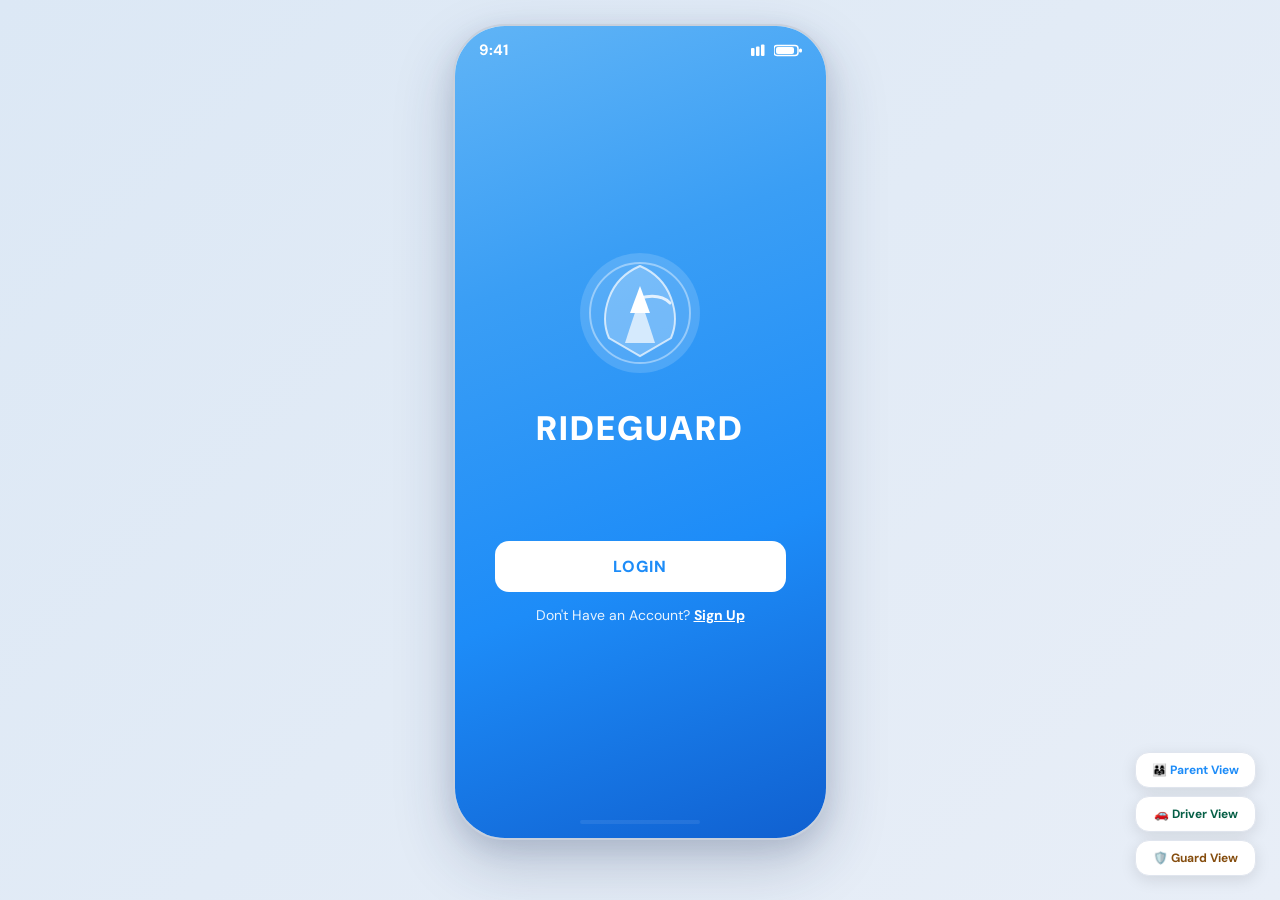
==== guard/index.html @ 62f0c9ad "Add files via upload" ====
<!DOCTYPE html>
<html lang="en">
<head>
  <meta charset="UTF-8">
  <meta name="viewport" content="width=device-width, initial-scale=1.0, maximum-scale=1.0">
  <title>RideGuard - Guard View</title>
  <link rel="preconnect" href="https://fonts.googleapis.com">
  <link href="https://fonts.googleapis.com/css2?family=DM+Sans:wght@400;500;600;700;800;900&family=DM+Mono:wght@500&display=swap" rel="stylesheet">
  <link rel="stylesheet" href="../shared/css/styles.css">
</head>
<body>
<div id="phone">

<!-- ═══════════════════════════════════════════════════════════
     SCREEN 23: GUARD LANDING
═══════════════════════════════════════════════════════════ -->
<div class="screen active" id="s-guard-landing" style="background:var(--blue-grad)">
  <div class="status-bar"><span class="status-time w">9:41</span><div class="status-icons"><svg class="sb-icon" viewBox="0 0 18 12"><rect x="0" y="4" width="3.5" height="8" rx="1" fill="#fff"/><rect x="5" y="2.5" width="3.5" height="9.5" rx="1" fill="#fff"/><rect x="10" y="0.5" width="3.5" height="11.5" rx="1" fill="#fff"/></svg><svg width="28" height="13" viewBox="0 0 28 13"><rect x="0" y="1.5" width="24" height="10" rx="3" stroke="#fff" stroke-width="1.5" fill="none"/><rect x="25" y="4.5" width="3" height="4" rx="1.5" fill="#fff"/><rect x="2" y="3" width="18" height="7" rx="2" fill="#fff"/></svg></div></div>
  <div style="flex:1;display:flex;flex-direction:column;align-items:center;justify-content:center;padding:0 40px">
    <svg width="130" height="130" viewBox="0 0 130 130" style="margin-bottom:28px" class="pulse">
      <circle cx="65" cy="65" r="60" fill="rgba(255,255,255,0.15)"/>
      <ellipse cx="65" cy="65" rx="50" ry="50" fill="none" stroke="rgba(255,255,255,0.4)" stroke-width="2"/>
      <path d="M65 18 Q88 28 96 50 Q104 72 96 90 L65 108 L34 90 Q26 72 34 50 Q42 28 65 18Z" fill="rgba(255,255,255,0.2)" stroke="rgba(255,255,255,0.7)" stroke-width="2"/>
      <path d="M50 95 Q58 70 65 50 Q72 70 80 95" fill="rgba(255,255,255,0.7)"/>
      <path d="M55 65 L65 38 L75 65" fill="white"/>
      <path d="M65 50 Q85 45 95 55" fill="none" stroke="rgba(255,255,255,0.8)" stroke-width="3" stroke-linecap="round"/>
    </svg>
    <div style="font-size:34px;font-weight:900;color:#fff;letter-spacing:2px;margin-bottom:90px">RIDEGUARD</div>
    <div style="width:100%;display:flex;flex-direction:column;gap:14px">
      <button class="btn" style="background:#fff;color:var(--blue2);font-size:16px;font-weight:800;letter-spacing:1px" onclick="go('s-guard-dash')">LOGIN</button>
      <p style="text-align:center;color:rgba(255,255,255,0.9);font-size:14px">Don't Have an Account? <span style="text-decoration:underline;font-weight:700;cursor:pointer;color:#fff">Sign Up</span></p>
    </div>
  </div>
  <div class="home-bar" style="background:transparent"><div class="home-indicator" style="background:rgba(255,255,255,0.5)"></div></div>
</div>
<!-- ═══════════════════════════════════════════════════════════
     SCREEN 24: GUARD DASHBOARD / GATE SCANNING
═══════════════════════════════════════════════════════════ -->
<div class="screen" id="s-guard-dash">
  <div class="status-bar white"><span class="status-time">9:41</span><div class="status-icons"></div></div>
  <div class="app-header"><svg width="28" height="28" viewBox="0 0 100 100"><circle cx="50" cy="50" r="48" fill="#dbeafe"/><path d="M37 52 L50 24 L63 52" fill="#2196F3"/></svg><span class="app-name">RIDEGUARD</span></div>
  <div class="scroll-content" style="padding:0 14px">
    <!-- Phase selector -->
    <div class="card card-shadow" style="margin-bottom:12px">
      <div style="font-size:14px;font-weight:700;margin-bottom:12px">Trip Phase</div>
      <div style="display:flex;gap:10px" id="phaseRow">
        <div class="phase-card selected" onclick="selectPhase(this)">
          <svg width="28" height="28" viewBox="0 0 24 24" fill="none"><rect x="2" y="7" width="20" height="14" rx="2" stroke="var(--blue2)" stroke-width="1.8"/><path d="M16 7V5a2 2 0 00-2-2h-4a2 2 0 00-2 2v2" stroke="var(--blue2)" stroke-width="1.8"/><line x1="8" y1="12" x2="16" y2="12" stroke="var(--blue2)" stroke-width="1.5"/></svg>
          <div class="phase-label">School to Home</div>
          <div class="phase-sub">Scan at gate</div>
        </div>
        <div class="phase-card" onclick="selectPhase(this)">
          <svg width="28" height="28" viewBox="0 0 24 24" fill="none"><path d="M3 9l9-7 9 7v11a2 2 0 01-2 2H5a2 2 0 01-2-2z" stroke="#888" stroke-width="1.8"/><polyline points="9 22 9 12 15 12 15 22" stroke="#888" stroke-width="1.8"/></svg>
          <div class="phase-label" style="color:#666">Home to School</div>
          <div class="phase-sub">Scan upon arrival</div>
        </div>
      </div>
    </div>

    <!-- QR Scanner -->
    <div class="card card-shadow" style="margin-bottom:12px">
      <div style="font-size:14px;font-weight:700;margin-bottom:8px">Scan Student QR at Gate</div>
      <div class="qr-view" style="margin-bottom:12px">
        <div class="qr-corner qr-tl"></div><div class="qr-corner qr-tr"></div><div class="qr-corner qr-bl"></div><div class="qr-corner qr-br"></div>
        <svg width="100" height="100" viewBox="0 0 100 100">
          <rect x="5" y="5" width="38" height="38" rx="4" fill="none" stroke="rgba(255,255,255,0.4)" stroke-width="2.5"/>
          <rect x="13" y="13" width="22" height="22" rx="2" fill="rgba(255,255,255,0.4)"/>
          <rect x="57" y="5" width="38" height="38" rx="4" fill="none" stroke="rgba(255,255,255,0.4)" stroke-width="2.5"/>
          <rect x="65" y="13" width="22" height="22" rx="2" fill="rgba(255,255,255,0.4)"/>
          <rect x="5" y="57" width="38" height="38" rx="4" fill="none" stroke="rgba(255,255,255,0.4)" stroke-width="2.5"/>
          <rect x="13" y="65" width="22" height="22" rx="2" fill="rgba(255,255,255,0.4)"/>
          <rect x="57" y="57" width="10" height="10" rx="2" fill="rgba(255,255,255,0.35)"/>
          <rect x="72" y="57" width="10" height="10" rx="2" fill="rgba(255,255,255,0.35)"/>
          <rect x="57" y="72" width="10" height="10" rx="2" fill="rgba(255,255,255,0.35)"/>
          <rect x="72" y="72" width="23" height="10" rx="2" fill="rgba(255,255,255,0.35)"/>
        </svg>
      </div>
      <button class="btn btn-blue" onclick="go('s-guard-scans')">Scan QR Code</button>
    </div>
  </div>

  <div class="nav-bar">
    <div class="nav-item" onclick="go('s-guard-dash')">
      <svg width="22" height="22" viewBox="0 0 24 24" fill="none"><path d="M3 9l9-7 9 7v11a2 2 0 01-2 2H5a2 2 0 01-2-2z" stroke="var(--blue2)" stroke-width="2"/><polyline points="9 22 9 12 15 12 15 22" stroke="var(--blue2)" stroke-width="2"/></svg>
      <span class="nav-label active">Home</span>
    </div>
    <div class="nav-item" onclick="go('s-guard-scans')">
      <svg width="22" height="22" viewBox="0 0 24 24" fill="none"><path d="M18 8A6 6 0 006 8c0 7-3 9-3 9h18s-3-2-3-9" stroke="#999" stroke-width="2"/><path d="M13.73 21a2 2 0 01-3.46 0" stroke="#999" stroke-width="2"/></svg>
      <span class="nav-label">Scans</span>
    </div>
    <div class="nav-item">
      <svg width="22" height="22" viewBox="0 0 24 24" fill="none"><path d="M20 21v-2a4 4 0 00-4-4H8a4 4 0 00-4 4v2" stroke="#999" stroke-width="2"/><circle cx="12" cy="7" r="4" stroke="#999" stroke-width="2"/></svg>
      <span class="nav-label">Profile</span>
    </div>
  </div>
  <div class="home-bar"><div class="home-indicator"></div></div>
</div>
<!-- ═══════════════════════════════════════════════════════════
     SCREEN 25: GUARD RECENT SCANS
═══════════════════════════════════════════════════════════ -->
<div class="screen" id="s-guard-scans">
  <div class="status-bar white"><span class="status-time">9:41</span><div class="status-icons"></div></div>
  <div class="app-header"><svg width="28" height="28" viewBox="0 0 100 100"><circle cx="50" cy="50" r="48" fill="#dbeafe"/><path d="M37 52 L50 24 L63 52" fill="#2196F3"/></svg><span class="app-name">RIDEGUARD</span></div>
  <div class="scroll-content" style="padding:14px">
    <div class="card card-shadow" style="margin-bottom:12px">
      <div style="font-size:14px;font-weight:700;margin-bottom:14px">Recent Scans</div>
      <div id="guardScanList"><div class="rg-muted-state">Loading scans...</div></div>
    </div>
    <div class="info-box" style="background:#eff8ff">
      <svg width="16" height="16" viewBox="0 0 24 24" fill="none" style="flex-shrink:0;margin-top:2px"><circle cx="12" cy="12" r="10" stroke="var(--blue2)" stroke-width="2"/><line x1="12" y1="8" x2="12" y2="12" stroke="var(--blue2)" stroke-width="2"/><line x1="12" y1="16" x2="12.01" y2="16" stroke="var(--blue2)" stroke-width="2.5" stroke-linecap="round"/></svg>
      <p style="font-size:13px;color:var(--blue2)">When you scan a student QR code, parents will be notified that their child is ready for pickup.</p>
    </div>
  </div>

  <div class="nav-bar">
    <div class="nav-item" onclick="go('s-guard-dash')">
      <svg width="22" height="22" viewBox="0 0 24 24" fill="none"><path d="M3 9l9-7 9 7v11a2 2 0 01-2 2H5a2 2 0 01-2-2z" stroke="#999" stroke-width="2"/><polyline points="9 22 9 12 15 12 15 22" stroke="#999" stroke-width="2"/></svg>
      <span class="nav-label">Home</span>
    </div>
    <div class="nav-item" onclick="go('s-guard-scans')">
      <svg width="22" height="22" viewBox="0 0 24 24" fill="none"><path d="M18 8A6 6 0 006 8c0 7-3 9-3 9h18s-3-2-3-9" stroke="var(--blue2)" stroke-width="2"/><path d="M13.73 21a2 2 0 01-3.46 0" stroke="var(--blue2)" stroke-width="2"/></svg>
      <span class="nav-label active">Scans</span>
    </div>
    <div class="nav-item">
      <svg width="22" height="22" viewBox="0 0 24 24" fill="none"><path d="M20 21v-2a4 4 0 00-4-4H8a4 4 0 00-4 4v2" stroke="#999" stroke-width="2"/><circle cx="12" cy="7" r="4" stroke="#999" stroke-width="2"/></svg>
      <span class="nav-label">Profile</span>
    </div>
  </div>
  <div class="home-bar"><div class="home-indicator"></div></div>
</div>

</div><!-- /phone -->

<!-- ROLE SWITCHER -->
<div id="role-switcher">
  <button class="role-btn parent" onclick="location.href='../parent/index.html'">👨‍👩‍👧 Parent View</button>
  <button class="role-btn driver" onclick="location.href='../driver/index.html'">🚗 Driver View</button>
  <button class="role-btn guard" onclick="location.href='../guard/index.html'">🛡️ Guard View</button>
</div>
<script src="../shared/js/app.js"></script>
</body>
</html>
---- shared/css/styles.css ----
*{margin:0;padding:0;box-sizing:border-box;-webkit-tap-highlight-color:transparent}
  :root{
    --blue:#1a9fd4;--blue2:#1d8cf8;--blue-dark:#1060d0;--blue-light:#e8f3ff;
    --green:#22c55e;--green-light:#dcfce7;
    --purple:#7c3aed;--purple-light:#f3f0ff;
    --red:#ef4444;--gray:#888;--gray2:#f7f8fa;--gray3:#e0e0e0;
    --text:#111827;--text2:#4b5563;--text3:#9ca3af;
    --card-bg:#fff;--border:#eaecf0;
    --blue-grad:linear-gradient(160deg,#60b4f6 0%,#3a9ef5 30%,#1d8cf8 65%,#1060d0 100%);
    --shadow-sm:0 1px 3px rgba(0,0,0,.08),0 1px 2px rgba(0,0,0,.04);
    --shadow-md:0 4px 12px rgba(0,0,0,.1),0 1px 4px rgba(0,0,0,.05);
  }
  body{background:linear-gradient(135deg,#dce8f5 0%,#e8eef7 100%);display:flex;justify-content:center;align-items:flex-start;min-height:100vh;padding:24px;font-family:'DM Sans','Helvetica Neue',Arial,sans-serif}
  #phone{width:375px;background:#fff;border-radius:52px;border:2px solid #c8d0dc;box-shadow:0 24px 60px rgba(30,50,90,0.22),0 8px 24px rgba(30,50,90,0.12),inset 0 1px 0 rgba(255,255,255,0.9);overflow:hidden;position:relative;min-height:812px}
  .screen{display:none;flex-direction:column;min-height:812px;position:relative;overflow-y:auto;overflow-x:hidden}
  .screen.active{display:flex}

  /* STATUS BAR */
  .status-bar{display:flex;justify-content:space-between;align-items:center;padding:14px 24px 0;background:transparent;flex-shrink:0}
  .status-bar.white{background:#fff}
  .status-bar.blue{background:transparent}
  .status-time{font-size:15px;font-weight:700;color:#111}
  .status-time.w{color:#fff}
  .status-icons{display:flex;gap:5px;align-items:center}
  .sb-icon{width:18px;height:12px}

  /* NAV BAR */
  .nav-bar{display:flex;justify-content:space-around;align-items:center;border-top:1px solid #f0f2f5;padding:10px 0 20px;background:#fff;flex-shrink:0;margin-top:auto;backdrop-filter:blur(8px)}
  .nav-item{display:flex;flex-direction:column;align-items:center;gap:3px;cursor:pointer;flex:1;padding:4px 0;border-radius:10px;transition:background .15s}
  .nav-item:active{background:#f0f5ff}
  .nav-label{font-size:10.5px;color:#9ca3af;font-weight:600;letter-spacing:.2px}
  .nav-label.active{color:var(--blue2)}
  .home-bar{display:flex;justify-content:center;padding:8px 0 14px;background:#fff}
  .home-indicator{width:120px;height:4px;background:#1a1a2e;border-radius:2px;opacity:.15}

  /* HEADER */
  .app-header{display:flex;align-items:center;gap:10px;padding:10px 18px 8px;background:#fff;flex-shrink:0;border-bottom:1px solid #f5f6f8}
  .logo-mark{width:32px;height:32px}
  .app-name{font-size:19px;font-weight:900;color:var(--blue2);letter-spacing:1px}
  .back-btn{font-size:14px;color:var(--blue2);font-weight:600;cursor:pointer;padding:8px 18px;display:flex;align-items:center;gap:4px}

  /* CARDS */
  .card{background:#fff;border:1px solid var(--border);border-radius:16px;padding:16px}
  .card-shadow{box-shadow:var(--shadow-sm)}
  .card-shadow:hover{box-shadow:var(--shadow-md);transition:box-shadow .2s}

  /* BUTTONS */
  .btn{width:100%;padding:15px;border-radius:14px;font-size:15px;font-weight:700;border:none;cursor:pointer;letter-spacing:0.1px;transition:all .15s;font-family:inherit}
  .btn:active{transform:scale(.98);opacity:.9}
  .btn-blue{background:var(--blue2);color:#fff;box-shadow:0 2px 8px rgba(29,140,248,0.3)}
  .btn-blue:hover{background:var(--blue-dark)}
  .btn-green{background:var(--green);color:#fff;box-shadow:0 2px 8px rgba(34,197,94,0.3)}
  .btn-white{background:#fff;color:var(--blue2);border:2px solid var(--blue2)}
  .btn-outline{background:#fff;color:#374151;border:1.5px solid var(--border)}

  /* INPUTS */
  .input-field{width:100%;padding:14px 16px;border:1.5px solid #e0e4ea;border-radius:13px;font-size:15px;color:var(--text);background:#fafbfc;outline:none;font-family:inherit;transition:border-color .15s,box-shadow .15s}
  .input-field::placeholder{color:#bfc5d0}
  .input-field:focus{border-color:var(--blue2);background:#fff;box-shadow:0 0 0 3px rgba(29,140,248,0.1)}
  .input-label{font-size:13px;color:var(--text2);font-weight:600;margin-bottom:6px;display:block;letter-spacing:.1px}

  /* BADGE */
  .badge{font-size:11px;font-weight:700;padding:4px 10px;border-radius:20px;letter-spacing:.2px}
  .badge-blue{background:#dbeafe;color:#1d4ed8}
  .badge-green{background:#dcfce7;color:#15803d}
  .badge-yellow{background:#fef9c3;color:#854d0e}
  .badge-active{background:#dcfce7;color:#15803d}

  /* STEP BAR */
  .step-bar{display:flex;gap:8px;padding:0 18px;margin:8px 0 16px}
  .step-seg{height:4px;flex:1;border-radius:2px;background:#e0e0e0}
  .step-seg.done{background:var(--blue2)}

  /* SCROLLABLE CONTENT */
  .scroll-content{flex:1;overflow-y:auto;padding-bottom:8px}

  /* MAP PLACEHOLDER */
  .map-area{height:200px;background:#e8f0f7;position:relative;overflow:hidden;flex-shrink:0}
  .map-roads{position:absolute;inset:0}
  .leaflet-map{height:200px;width:100%;z-index:1}
  .rg-muted-state{border:1px dashed var(--border);border-radius:12px;padding:16px;text-align:center;color:var(--text2);font-size:13px;background:#fafbfc}
  .rg-child-list{display:flex;flex-direction:column;gap:10px;margin-bottom:14px}
  .rg-child-row{border:1px solid var(--border);border-radius:12px;padding:12px;display:flex;justify-content:space-between;gap:10px;align-items:center;background:#fff}
  .rg-child-row.active{border-color:var(--blue2);background:#f0f8ff}
  .rg-small-btn{border:1px solid var(--border);background:#fff;border-radius:9px;padding:7px 10px;font-size:12px;font-weight:700;color:var(--blue2);font-family:inherit;cursor:pointer}
  .rg-form-grid{display:flex;flex-direction:column;gap:10px}

  /* DIVIDER */
  .divider{height:1px;background:#f0f0f0;margin:0 18px}

  /* OTP BOXES */
  .otp-wrap{display:flex;justify-content:center;gap:12px;margin:20px 0}
  .otp-box{width:64px;height:64px;border:2px solid #ccc;border-radius:12px;font-size:24px;font-weight:700;text-align:center;outline:none}
  .otp-box:focus{border-color:var(--blue2)}

  /* QR SCANNER */
  .qr-view{background:#0f172a;border-radius:10px;padding:18px;display:flex;align-items:center;justify-content:center;position:relative;height:200px}
  .qr-corner{position:absolute;width:40px;height:40px;border:3px solid rgba(255,255,255,0.5)}
  .qr-tl{top:10px;left:10px;border-right:none;border-bottom:none;border-radius:4px 0 0 0}
  .qr-tr{top:10px;right:10px;border-left:none;border-bottom:none;border-radius:0 4px 0 0}
  .qr-bl{bottom:10px;left:10px;border-right:none;border-top:none;border-radius:0 0 0 4px}
  .qr-br{bottom:10px;right:10px;border-left:none;border-top:none;border-radius:0 0 4px 0}

  /* STAR RATING */
  .stars{display:flex;gap:8px;justify-content:center;margin:12px 0}
  .star{font-size:32px;color:#e0e0e0;cursor:pointer;transition:color .1s}
  .star.lit{color:#f59e0b}

  /* TOGGLE SWITCH */
  .toggle-wrap{display:flex;align-items:center;justify-content:space-between}
  .toggle{width:50px;height:28px;border-radius:14px;background:var(--green);position:relative;cursor:pointer;flex-shrink:0}
  .toggle-thumb{position:absolute;right:3px;top:3px;width:22px;height:22px;border-radius:50%;background:#fff;transition:right .2s}
  .toggle.off{background:#ccc}
  .toggle.off .toggle-thumb{right:unset;left:3px}

  /* ANIMATIONS */
  @keyframes fadeIn{from{opacity:0;transform:translateY(8px)}to{opacity:1;transform:translateY(0)}}
  .screen.active>*{animation:fadeIn .25s ease forwards}
  @keyframes pulse{0%,100%{transform:scale(1)}50%{transform:scale(1.05)}}
  .pulse{animation:pulse 2s infinite}

  /* TRIP PHASE CARDS */
  .phase-card{flex:1;border:2px solid var(--border);border-radius:12px;padding:14px 10px;text-align:center;cursor:pointer;transition:all .15s}
  .phase-card.selected{border-color:var(--blue2);background:#f0f8ff}
  .phase-card.selected .phase-label{color:var(--blue2)}
  .phase-label{font-size:12px;font-weight:700;color:#555;line-height:1.3;margin-top:6px}
  .phase-sub{font-size:10px;color:#999;margin-top:3px}

  /* DRIVER CARD */
  .driver-card{background:#fff;border:1px solid var(--border);border-radius:14px;padding:14px;margin-bottom:10px}
  .driver-avatar{width:44px;height:44px;border-radius:50%;background:#e0e8ff;display:flex;align-items:center;justify-content:center;font-size:16px;font-weight:700;color:var(--blue2);flex-shrink:0}

  /* SUCCESS CIRCLE */
  .success-circle{width:120px;height:120px;border-radius:50%;background:#dcfce7;display:flex;align-items:center;justify-content:center;margin:0 auto 24px}
  .error-circle{width:120px;height:120px;border-radius:50%;background:#fee2e2;display:flex;align-items:center;justify-content:center;margin:0 auto 24px}
  .check-circle{width:120px;height:120px;border-radius:50%;background:#dbeafe;display:flex;align-items:center;justify-content:center;margin:0 auto 24px}

  /* ALERT BOX */
  .info-box{background:#eff8ff;border:1px solid #cce4ff;border-radius:12px;padding:12px 14px;display:flex;gap:10px;align-items:flex-start}
  .info-box.green{background:#f0fdf4;border-color:#bbf7d0}

  /* SCAN ITEM */
  .scan-item{background:#f0fdf4;border:1px solid #bbf7d0;border-radius:12px;padding:12px;display:flex;align-items:center;gap:10px;margin-bottom:10px}

  /* ROLE SWITCHER */
  #role-switcher{position:fixed;bottom:24px;right:24px;display:flex;flex-direction:column;gap:8px;z-index:100}
  .role-btn{background:#fff;border:1.5px solid #e0e5ee;border-radius:14px;padding:9px 16px;font-size:12px;font-weight:700;cursor:pointer;box-shadow:0 4px 16px rgba(0,0,0,0.1);transition:all .15s;font-family:'DM Sans',sans-serif;white-space:nowrap}
  .role-btn:hover{box-shadow:0 6px 20px rgba(0,0,0,0.15);transform:translateY(-1px)}
  .role-btn.parent{color:var(--blue2)}
  .role-btn.driver{color:#065f46}
  .role-btn.guard{color:#854d0e}
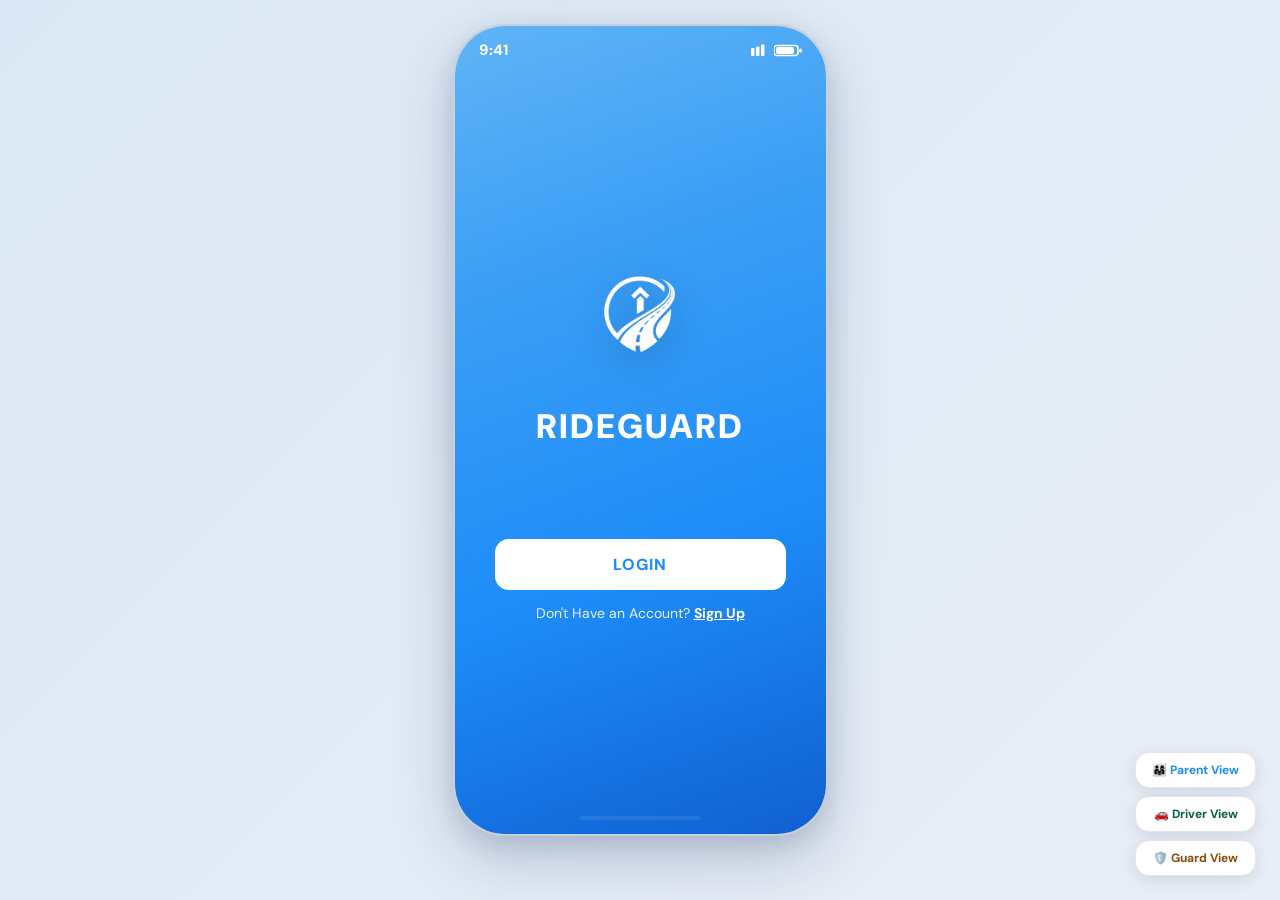
==== commit e7f2f98a: "Humana" ====
--- a/guard/index.html
+++ b/guard/index.html
@@ -27,7 +27,7 @@
     </svg>
     <div style="font-size:34px;font-weight:900;color:#fff;letter-spacing:2px;margin-bottom:90px">RIDEGUARD</div>
     <div style="width:100%;display:flex;flex-direction:column;gap:14px">
-      <button class="btn" style="background:#fff;color:var(--blue2);font-size:16px;font-weight:800;letter-spacing:1px" onclick="go('s-guard-dash')">LOGIN</button>
+      <button class="btn" style="background:#fff;color:var(--blue2);font-size:16px;font-weight:800;letter-spacing:1px" onclick="guardLogin()">LOGIN</button>
       <p style="text-align:center;color:rgba(255,255,255,0.9);font-size:14px">Don't Have an Account? <span style="text-decoration:underline;font-weight:700;cursor:pointer;color:#fff">Sign Up</span></p>
     </div>
   </div>
@@ -75,20 +75,20 @@
           <rect x="72" y="72" width="23" height="10" rx="2" fill="rgba(255,255,255,0.35)"/>
         </svg>
       </div>
-      <button class="btn btn-blue" onclick="go('s-guard-scans')">Scan QR Code</button>
+      <button class="btn btn-blue" onclick="doGuardScan()">Scan QR Code</button>
     </div>
   </div>
 
   <div class="nav-bar">
     <div class="nav-item" onclick="go('s-guard-dash')">
       <svg width="22" height="22" viewBox="0 0 24 24" fill="none"><path d="M3 9l9-7 9 7v11a2 2 0 01-2 2H5a2 2 0 01-2-2z" stroke="var(--blue2)" stroke-width="2"/><polyline points="9 22 9 12 15 12 15 22" stroke="var(--blue2)" stroke-width="2"/></svg>
-      <span class="nav-label active">Home</span>
+      <span class="nav-label active">Scan</span>
     </div>
-    <div class="nav-item" onclick="go('s-guard-scans')">
-      <svg width="22" height="22" viewBox="0 0 24 24" fill="none"><path d="M18 8A6 6 0 006 8c0 7-3 9-3 9h18s-3-2-3-9" stroke="#999" stroke-width="2"/><path d="M13.73 21a2 2 0 01-3.46 0" stroke="#999" stroke-width="2"/></svg>
-      <span class="nav-label">Scans</span>
+    <div class="nav-item" onclick="go('s-guard-history')">
+      <svg width="22" height="22" viewBox="0 0 24 24" fill="none"><path d="M3 13h7v8H3z" stroke="#999" stroke-width="1.6"/><path d="M14 3h7v18h-7z" stroke="#999" stroke-width="1.6"/></svg>
+      <span class="nav-label">Trip History</span>
     </div>
-    <div class="nav-item">
+    <div class="nav-item" onclick="openProfile()">
       <svg width="22" height="22" viewBox="0 0 24 24" fill="none"><path d="M20 21v-2a4 4 0 00-4-4H8a4 4 0 00-4 4v2" stroke="#999" stroke-width="2"/><circle cx="12" cy="7" r="4" stroke="#999" stroke-width="2"/></svg>
       <span class="nav-label">Profile</span>
     </div>
@@ -115,13 +115,13 @@
   <div class="nav-bar">
     <div class="nav-item" onclick="go('s-guard-dash')">
       <svg width="22" height="22" viewBox="0 0 24 24" fill="none"><path d="M3 9l9-7 9 7v11a2 2 0 01-2 2H5a2 2 0 01-2-2z" stroke="#999" stroke-width="2"/><polyline points="9 22 9 12 15 12 15 22" stroke="#999" stroke-width="2"/></svg>
-      <span class="nav-label">Home</span>
+      <span class="nav-label">Scan</span>
     </div>
-    <div class="nav-item" onclick="go('s-guard-scans')">
-      <svg width="22" height="22" viewBox="0 0 24 24" fill="none"><path d="M18 8A6 6 0 006 8c0 7-3 9-3 9h18s-3-2-3-9" stroke="var(--blue2)" stroke-width="2"/><path d="M13.73 21a2 2 0 01-3.46 0" stroke="var(--blue2)" stroke-width="2"/></svg>
-      <span class="nav-label active">Scans</span>
+    <div class="nav-item" onclick="go('s-guard-history')">
+      <svg width="22" height="22" viewBox="0 0 24 24" fill="none"><path d="M3 13h7v8H3z" stroke="var(--blue2)" stroke-width="1.6"/><path d="M14 3h7v18h-7z" stroke="var(--blue2)" stroke-width="1.6"/></svg>
+      <span class="nav-label active">Trip History</span>
     </div>
-    <div class="nav-item">
+    <div class="nav-item" onclick="openProfile()">
       <svg width="22" height="22" viewBox="0 0 24 24" fill="none"><path d="M20 21v-2a4 4 0 00-4-4H8a4 4 0 00-4 4v2" stroke="#999" stroke-width="2"/><circle cx="12" cy="7" r="4" stroke="#999" stroke-width="2"/></svg>
       <span class="nav-label">Profile</span>
     </div>
@@ -137,6 +137,7 @@
   <button class="role-btn driver" onclick="location.href='../driver/index.html'">🚗 Driver View</button>
   <button class="role-btn guard" onclick="location.href='../guard/index.html'">🛡️ Guard View</button>
 </div>
-<script src="../shared/js/app.js"></script>
+<script src="../shared/js/jsQR.min.js"></script>
+<script src="../shared/js/app.js?v=qr-scan-fix-3"></script>
 </body>
 </html>
--- a/shared/css/styles.css
+++ b/shared/css/styles.css
@@ -11,8 +11,8 @@
     --shadow-md:0 4px 12px rgba(0,0,0,.1),0 1px 4px rgba(0,0,0,.05);
   }
   body{background:linear-gradient(135deg,#dce8f5 0%,#e8eef7 100%);display:flex;justify-content:center;align-items:flex-start;min-height:100vh;padding:24px;font-family:'DM Sans','Helvetica Neue',Arial,sans-serif}
-  #phone{width:375px;background:#fff;border-radius:52px;border:2px solid #c8d0dc;box-shadow:0 24px 60px rgba(30,50,90,0.22),0 8px 24px rgba(30,50,90,0.12),inset 0 1px 0 rgba(255,255,255,0.9);overflow:hidden;position:relative;min-height:812px}
-  .screen{display:none;flex-direction:column;min-height:812px;position:relative;overflow-y:auto;overflow-x:hidden}
+  #phone{width:375px;height:812px;max-height:calc(100vh - 48px);background:#fff;border-radius:52px;border:2px solid #c8d0dc;box-shadow:0 24px 60px rgba(30,50,90,0.22),0 8px 24px rgba(30,50,90,0.12),inset 0 1px 0 rgba(255,255,255,0.9);overflow:hidden;position:relative}
+  .screen{display:none;flex-direction:column;height:100%;position:relative;overflow-y:auto;overflow-x:hidden}
   .screen.active{display:flex}
 
   /* STATUS BAR */
@@ -35,7 +35,8 @@
 
   /* HEADER */
   .app-header{display:flex;align-items:center;gap:10px;padding:10px 18px 8px;background:#fff;flex-shrink:0;border-bottom:1px solid #f5f6f8}
-  .logo-mark{width:32px;height:32px}
+  .logo-mark{width:32px;height:32px;border-radius:50%;background:var(--blue2);object-fit:contain;padding:3px;display:block;flex-shrink:0}
+  .landing-logo{width:130px;height:130px;object-fit:contain;margin-bottom:28px;filter:drop-shadow(0 8px 18px rgba(0,0,0,.18))}
   .app-name{font-size:19px;font-weight:900;color:var(--blue2);letter-spacing:1px}
   .back-btn{font-size:14px;color:var(--blue2);font-weight:600;cursor:pointer;padding:8px 18px;display:flex;align-items:center;gap:4px}
 
@@ -83,7 +84,15 @@
   .rg-child-row{border:1px solid var(--border);border-radius:12px;padding:12px;display:flex;justify-content:space-between;gap:10px;align-items:center;background:#fff}
   .rg-child-row.active{border-color:var(--blue2);background:#f0f8ff}
   .rg-small-btn{border:1px solid var(--border);background:#fff;border-radius:9px;padding:7px 10px;font-size:12px;font-weight:700;color:var(--blue2);font-family:inherit;cursor:pointer}
+  .rg-copy{border:0;background:transparent;color:var(--blue2);font-size:11px;font-weight:800;margin-top:5px;padding:0;font-family:inherit;cursor:pointer}
   .rg-form-grid{display:flex;flex-direction:column;gap:10px}
+  .rg-qr-wrap{display:flex;gap:10px;align-items:center;margin-top:8px}
+  .rg-child-qr{width:90px;height:90px;border:1px solid var(--border);border-radius:10px;background:#fff;display:flex;align-items:center;justify-content:center;padding:4px;flex-shrink:0}
+  .rg-child-qr img,.rg-child-qr canvas{width:82px!important;height:82px!important}
+  .rg-qr-controls{margin:-4px 0 12px}
+  .rg-qr-status{font-size:12px;color:var(--text2);font-weight:700;margin-bottom:8px;min-height:16px}
+  .rg-qr-video{display:none;width:100%;height:190px;object-fit:cover;background:#0f172a;border-radius:12px;margin-bottom:8px}
+  .rg-scanner-test-qr{margin-top:6px}
 
   /* DIVIDER */
   .divider{height:1px;background:#f0f0f0;margin:0 18px}
@@ -124,6 +133,8 @@
   .phase-card.selected{border-color:var(--blue2);background:#f0f8ff}
   .phase-card.selected .phase-label{color:var(--blue2)}
   .phase-label{font-size:12px;font-weight:700;color:#555;line-height:1.3;margin-top:6px}
+  .trip-type-card{border:2px solid var(--border);border-radius:16px;transition:all .15s}
+  .trip-type-card.selected{border-color:var(--blue2);background:#eff6ff}
   .phase-sub{font-size:10px;color:#999;margin-top:3px}
 
   /* DRIVER CARD */
